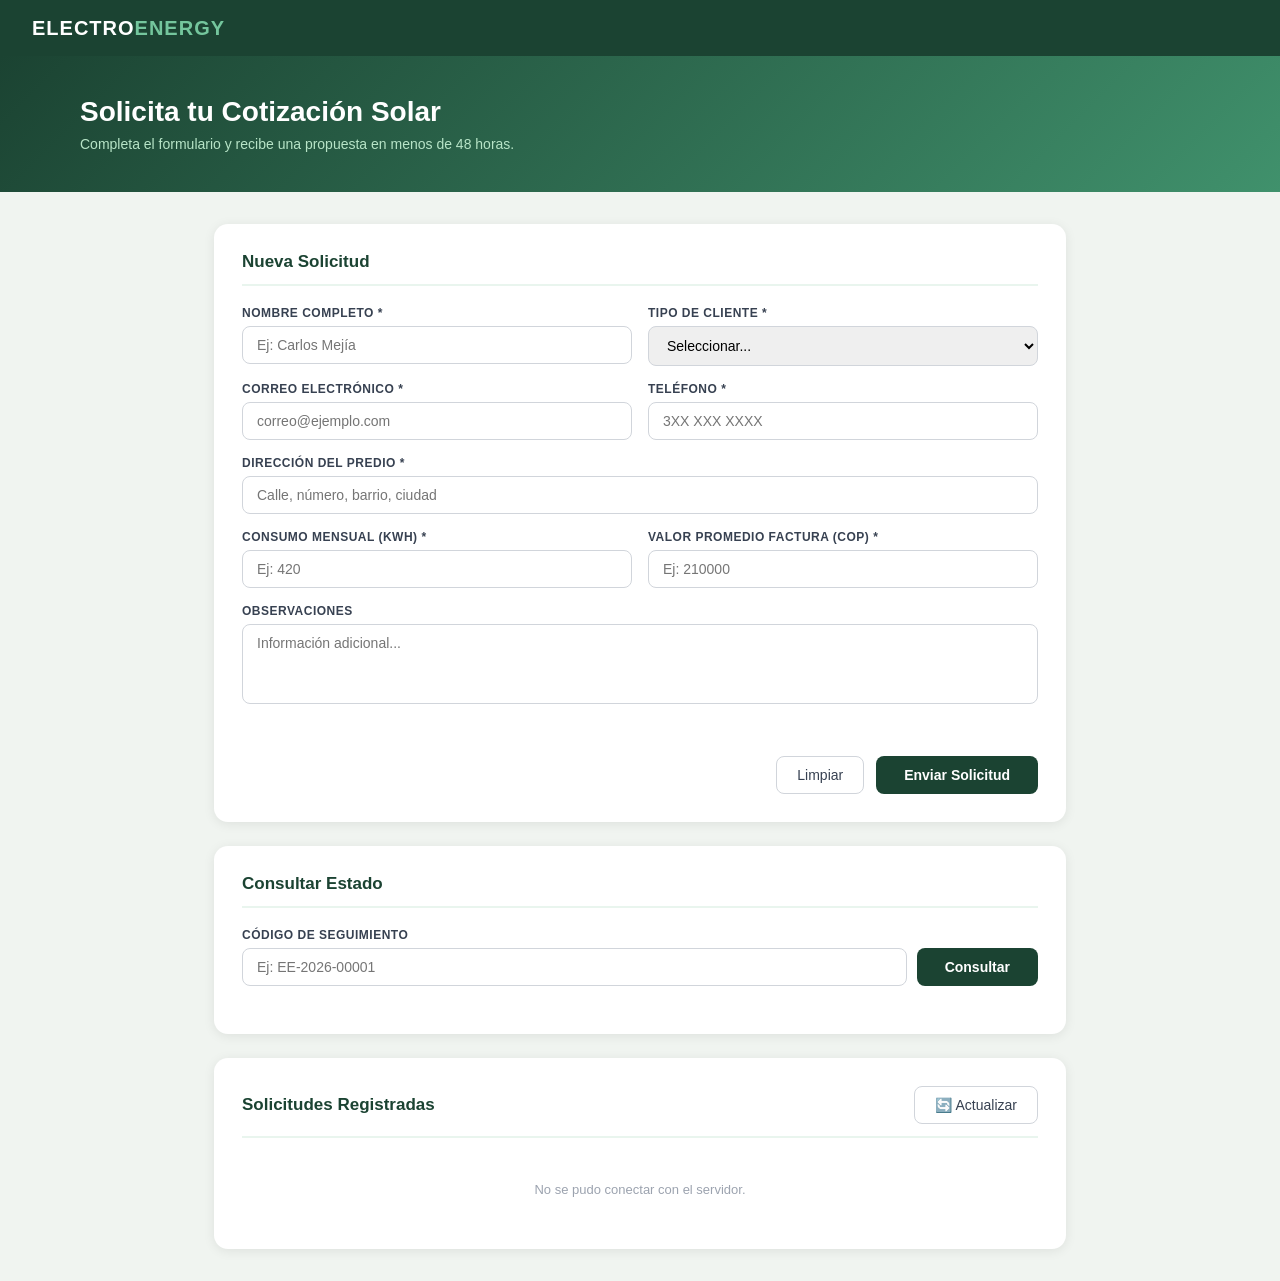
==== src/main/resources/static/index.html @ 0b497c6f "feat: proyecto inicial ELECTROENERGY - F01 Registrar solicitud" ====
<!DOCTYPE html>
<html lang="es">
<head>
    <meta charset="UTF-8"/>
    <meta name="viewport" content="width=device-width, initial-scale=1.0"/>
    <title>ELECTROENERGY — Solicitud de Cotización</title>
    <link rel="stylesheet" href="style.css"/>
</head>
<body>

<nav>
    <div class="logo">ELECTRO<span>ENERGY</span></div>
</nav>

<div class="hero">
    <h1>Solicita tu Cotización Solar</h1>
    <p>Completa el formulario y recibe una propuesta en menos de 48 horas.</p>
</div>

<div class="container">

    <!-- FORMULARIO -->
    <div class="card" id="seccion-formulario">
        <h2>Nueva Solicitud</h2>
        <div class="form-grid">
            <div class="form-group">
                <label>Nombre Completo *</label>
                <input type="text" id="nombre" placeholder="Ej: Carlos Mejía"/>
            </div>
            <div class="form-group">
                <label>Tipo de Cliente *</label>
                <select id="tipoCliente">
                    <option value="">Seleccionar...</option>
                    <option value="Residencial">Residencial</option>
                    <option value="Empresarial">Empresarial</option>
                </select>
            </div>
            <div class="form-group">
                <label>Correo Electrónico *</label>
                <input type="email" id="correo" placeholder="correo@ejemplo.com"/>
            </div>
            <div class="form-group">
                <label>Teléfono *</label>
                <input type="tel" id="telefono" placeholder="3XX XXX XXXX"/>
            </div>
            <div class="form-group full">
                <label>Dirección del Predio *</label>
                <input type="text" id="direccion" placeholder="Calle, número, barrio, ciudad"/>
            </div>
            <div class="form-group">
                <label>Consumo Mensual (kWh) *</label>
                <input type="number" id="consumoKwh" placeholder="Ej: 420"/>
            </div>
            <div class="form-group">
                <label>Valor Promedio Factura (COP) *</label>
                <input type="number" id="valorFactura" placeholder="Ej: 210000"/>
            </div>
            <div class="form-group full">
                <label>Observaciones</label>
                <textarea id="observaciones" placeholder="Información adicional..."></textarea>
            </div>
        </div>
        <div id="error-msg" class="error-msg"></div>
        <div class="form-actions">
            <button onclick="limpiarFormulario()" class="btn-secondary">Limpiar</button>
            <button onclick="registrarSolicitud()" class="btn-primary">Enviar Solicitud</button>
        </div>
    </div>

    <!-- CONFIRMACIÓN -->
    <div class="card" id="seccion-confirmacion" style="display:none">
        <div class="confirmacion">
            <div class="check">✅</div>
            <h2>¡Solicitud Registrada!</h2>
            <p>Tu código de seguimiento es:</p>
            <div class="codigo" id="codigoGenerado"></div>
            <p class="sub">Recibirás una cotización en menos de 48 horas.</p>
            <button onclick="nuevaSolicitud()" class="btn-primary">Nueva Solicitud</button>
        </div>
    </div>

    <!-- CONSULTA -->
    <div class="card">
        <h2>Consultar Estado</h2>
        <div class="form-grid">
            <div class="form-group full">
                <label>Código de Seguimiento</label>
                <div class="search-row">
                    <input type="text" id="codigoBusqueda" placeholder="Ej: EE-2026-00001"/>
                    <button onclick="consultarEstado()" class="btn-primary">Consultar</button>
                </div>
            </div>
        </div>
        <div id="resultado-consulta"></div>
    </div>

    <!-- LISTADO -->
    <div class="card">
        <div class="card-header">
            <h2>Solicitudes Registradas</h2>
            <button onclick="cargarSolicitudes()" class="btn-secondary">🔄 Actualizar</button>
        </div>
        <div id="tabla-solicitudes"></div>
    </div>

</div>

<script src="app.js"></script>
</body>
</html>
---- src/main/resources/static/style.css ----
* {
    margin: 0;
    padding: 0;
    box-sizing: border-box;
}

body {
    font-family: 'Segoe UI', sans-serif;
    background: #f0f4f0;
    color: #111;
}

/* NAV */
nav {
    background: #1B4332;
    padding: 0 32px;
    height: 56px;
    display: flex;
    align-items: center;
}

.logo {
    color: #fff;
    font-size: 20px;
    font-weight: 800;
    letter-spacing: 1px;
}

.logo span {
    color: #74C69D;
}

/* HERO */
.hero {
    background: linear-gradient(135deg, #1B4332, #40916C);
    padding: 40px 80px;
    color: #fff;
}

.hero h1 {
    font-size: 28px;
    font-weight: 700;
    margin-bottom: 8px;
}

.hero p {
    font-size: 14px;
    color: #B7E4C7;
}

/* CONTAINER */
.container {
    max-width: 900px;
    margin: 32px auto;
    padding: 0 24px;
    display: flex;
    flex-direction: column;
    gap: 24px;
}

/* CARD */
.card {
    background: #fff;
    border-radius: 14px;
    padding: 28px;
    box-shadow: 0 2px 12px rgba(0,0,0,.08);
}

.card h2 {
    font-size: 17px;
    font-weight: 700;
    color: #1B4332;
    margin-bottom: 20px;
    padding-bottom: 12px;
    border-bottom: 2px solid #E9F5EE;
}

.card-header {
    display: flex;
    justify-content: space-between;
    align-items: center;
    margin-bottom: 20px;
    padding-bottom: 12px;
    border-bottom: 2px solid #E9F5EE;
}

.card-header h2 {
    margin: 0;
    padding: 0;
    border: none;
}

/* FORM */
.form-grid {
    display: grid;
    grid-template-columns: 1fr 1fr;
    gap: 16px;
    margin-bottom: 20px;
}

.form-group {
    display: flex;
    flex-direction: column;
    gap: 6px;
}

.form-group.full {
    grid-column: 1 / -1;
}

label {
    font-size: 12px;
    font-weight: 600;
    color: #374151;
    text-transform: uppercase;
    letter-spacing: 0.5px;
}

input, select, textarea {
    padding: 10px 14px;
    border: 1.5px solid #D1D5DB;
    border-radius: 8px;
    font-size: 14px;
    outline: none;
    transition: .2s;
    font-family: 'Segoe UI', sans-serif;
}

input:focus, select:focus, textarea:focus {
    border-color: #2D6A4F;
    box-shadow: 0 0 0 3px rgba(45,106,79,.1);
}

input.error, select.error {
    border-color: #DC2626;
}

textarea {
    resize: none;
    height: 80px;
}

/* BOTONES */
.form-actions {
    display: flex;
    justify-content: flex-end;
    gap: 12px;
}

.btn-primary {
    padding: 10px 28px;
    background: #1B4332;
    color: #fff;
    border: none;
    border-radius: 8px;
    font-size: 14px;
    font-weight: 600;
    cursor: pointer;
    transition: .2s;
}

.btn-primary:hover {
    background: #2D6A4F;
}

.btn-secondary {
    padding: 10px 20px;
    background: #fff;
    color: #374151;
    border: 1.5px solid #D1D5DB;
    border-radius: 8px;
    font-size: 14px;
    font-weight: 500;
    cursor: pointer;
    transition: .2s;
}

.btn-secondary:hover {
    background: #F9FAFB;
}

/* ERROR */
.error-msg {
    color: #DC2626;
    font-size: 13px;
    margin-bottom: 12px;
    min-height: 20px;
}

/* CONFIRMACIÓN */
.confirmacion {
    text-align: center;
    padding: 20px;
}

.check {
    font-size: 48px;
    margin-bottom: 16px;
}

.confirmacion h2 {
    border: none;
    margin-bottom: 8px;
}

.codigo {
    font-size: 28px;
    font-weight: 800;
    color: #1B4332;
    background: #E9F5EE;
    padding: 16px 32px;
    border-radius: 10px;
    margin: 16px auto;
    display: inline-block;
    letter-spacing: 2px;
}

.sub {
    color: #6B7280;
    font-size: 13px;
    margin-bottom: 20px;
}

/* CONSULTA */
.search-row {
    display: flex;
    gap: 10px;
}

.search-row input {
    flex: 1;
}

/* RESULTADO CONSULTA */
.resultado-card {
    background: #F9FAFB;
    border-radius: 10px;
    padding: 16px;
    margin-top: 14px;
}

.resultado-card h3 {
    font-size: 15px;
    color: #1B4332;
    margin-bottom: 12px;
}

.resultado-row {
    display: flex;
    justify-content: space-between;
    padding: 7px 0;
    border-bottom: 1px solid #E5E7EB;
    font-size: 13px;
}

.resultado-row:last-child {
    border: none;
}

.resultado-row label {
    color: #6B7280;
    text-transform: none;
    font-weight: 400;
    font-size: 13px;
}

.resultado-row span {
    font-weight: 600;
}

.estado-badge {
    padding: 4px 12px;
    border-radius: 20px;
    font-size: 11px;
    font-weight: 700;
    background: #FEF3C7;
    color: #92400E;
}

/* TABLA */
.tabla {
    width: 100%;
    border-collapse: collapse;
    margin-top: 4px;
}

.tabla th {
    padding: 10px 14px;
    text-align: left;
    font-size: 11px;
    font-weight: 700;
    color: #6B7280;
    text-transform: uppercase;
    background: #F9FAFB;
    border-bottom: 1px solid #E5E7EB;
}

.tabla td {
    padding: 12px 14px;
    font-size: 13px;
    color: #374151;
    border-bottom: 1px solid #F3F4F6;
}

.tabla tr:last-child td {
    border: none;
}

.no-data {
    text-align: center;
    color: #9CA3AF;
    font-size: 13px;
    padding: 24px;
}
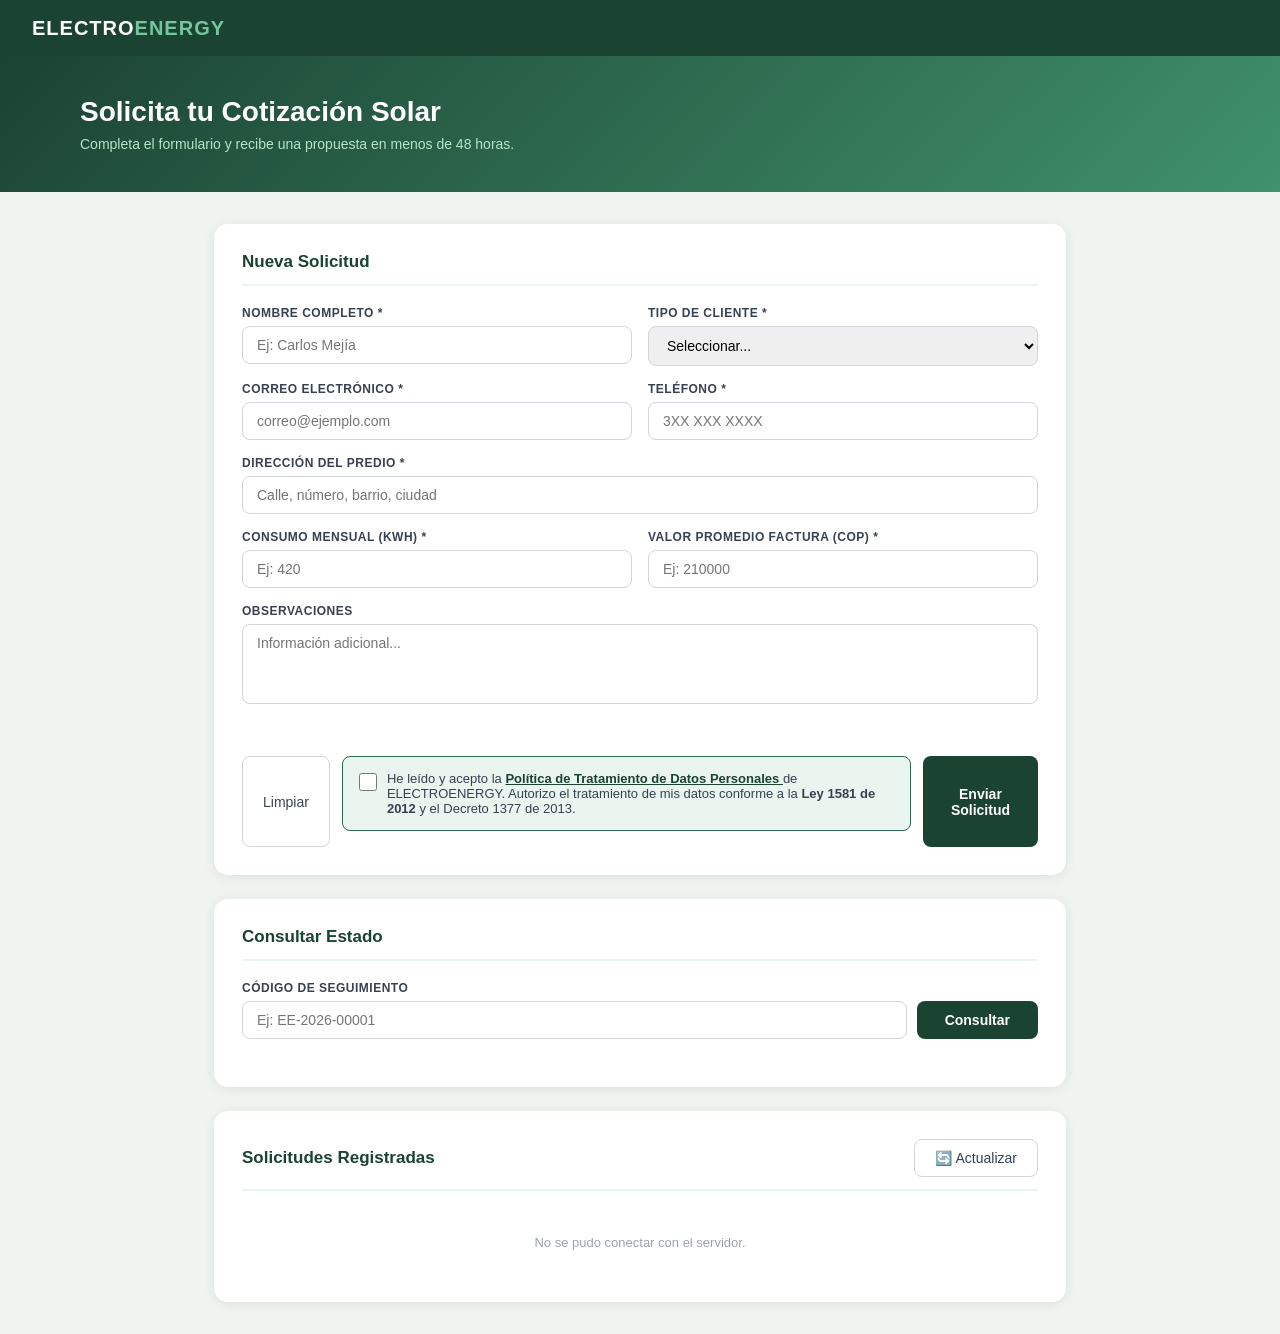
==== commit a3f03ef8: "Implementaciones de Funcionalidades 2 y 3, como tambien el apartado de administrador" ====
--- a/src/main/resources/static/index.html
+++ b/src/main/resources/static/index.html
@@ -63,6 +63,70 @@
         <div id="error-msg" class="error-msg"></div>
         <div class="form-actions">
             <button onclick="limpiarFormulario()" class="btn-secondary">Limpiar</button>
+            <!-- AVISO DE PRIVACIDAD Y CONSENTIMIENTO -->
+            <div class="privacidad-box">
+                <label class="checkbox-label">
+                    <input type="checkbox" id="consentimiento"/>
+                    <span>
+            He leído y acepto la
+            <a href="#" onclick="mostrarPolitica(event)">
+                Política de Tratamiento de Datos Personales
+            </a>
+            de ELECTROENERGY. Autorizo el tratamiento de mis datos
+            conforme a la
+            <strong>Ley 1581 de 2012</strong> y el
+            Decreto 1377 de 2013.
+        </span>
+                </label>
+            </div>
+
+            <!-- MODAL POLÍTICA DE PRIVACIDAD -->
+            <div id="modal-privacidad" class="modal-overlay" style="display:none">
+                <div class="modal-content">
+                    <div class="modal-header">
+                        <h3>Política de Tratamiento de Datos Personales</h3>
+                        <button onclick="cerrarModal()" class="modal-close">✕</button>
+                    </div>
+                    <div class="modal-body">
+                        <p><strong>RESPONSABLE DEL TRATAMIENTO:</strong><br/>
+                            ELECTROENERGY S.A.S. — NIT: [NIT de la empresa]<br/>
+                            Dirección: [Dirección de la empresa]<br/>
+                            Correo: datos@electroenergy.co</p>
+
+                        <p><strong>FINALIDAD DEL TRATAMIENTO:</strong><br/>
+                            Los datos personales recopilados (nombre, correo, teléfono, dirección
+                            y consumo energético) serán utilizados exclusivamente para:</p>
+                        <ul>
+                            <li>Generar y enviar cotizaciones de sistemas de energía solar.</li>
+                            <li>Contactar al titular para gestionar su solicitud.</li>
+                            <li>Mejorar nuestros servicios mediante análisis estadístico anónimo.</li>
+                        </ul>
+
+                        <p><strong>DERECHOS DEL TITULAR (Art. 8, Ley 1581/2012):</strong><br/>
+                            Como titular de sus datos personales usted tiene derecho a:</p>
+                        <ul>
+                            <li><strong>Conocer</strong> los datos que tenemos sobre usted.</li>
+                            <li><strong>Actualizar y rectificar</strong> sus datos.</li>
+                            <li><strong>Solicitar prueba</strong> de la autorización otorgada.</li>
+                            <li><strong>Revocar</strong> la autorización y solicitar la supresión de sus datos.</li>
+                            <li><strong>Presentar quejas</strong> ante la Superintendencia de Industria y Comercio.</li>
+                        </ul>
+
+                        <p><strong>PARA EJERCER SUS DERECHOS:</strong><br/>
+                            Envíe su solicitud a: <strong>datos@electroenergy.co</strong><br/>
+                            Tiempo de respuesta: máximo 10 días hábiles.</p>
+
+                        <p><strong>VIGENCIA:</strong><br/>
+                            Sus datos serán conservados durante el tiempo necesario para cumplir
+                            la finalidad del tratamiento y las obligaciones legales aplicables.</p>
+                    </div>
+                    <div class="modal-footer">
+                        <button onclick="aceptarPolitica()" class="btn-primary">
+                            Acepto la Política de Privacidad
+                        </button>
+                    </div>
+                </div>
+            </div>
             <button onclick="registrarSolicitud()" class="btn-primary">Enviar Solicitud</button>
         </div>
     </div>
--- a/src/main/resources/static/style.css
+++ b/src/main/resources/static/style.css
@@ -311,4 +311,115 @@
     color: #9CA3AF;
     font-size: 13px;
     padding: 24px;
+}
+/* ── Política de privacidad ──────────────────────────────────────────── */
+.privacidad-box {
+    background: #E9F5EE;
+    border: 1.5px solid #2D6A4F;
+    border-radius: 8px;
+    padding: 14px 16px;
+    margin-bottom: 16px;
+}
+
+.checkbox-label {
+    display: flex;
+    align-items: flex-start;
+    gap: 10px;
+    font-size: 13px;
+    color: #374151;
+    cursor: pointer;
+    text-transform: none;
+    letter-spacing: 0;
+    font-weight: 400;
+}
+
+.checkbox-label input[type="checkbox"] {
+    width: 18px;
+    height: 18px;
+    flex-shrink: 0;
+    margin-top: 2px;
+    accent-color: #1B4332;
+    border: none;
+    padding: 0;
+    cursor: pointer;
+}
+
+.checkbox-label a {
+    color: #1B4332;
+    font-weight: 600;
+    text-decoration: underline;
+}
+
+/* Modal */
+.modal-overlay {
+    position: fixed;
+    top: 0; left: 0;
+    width: 100%; height: 100%;
+    background: rgba(0,0,0,0.6);
+    z-index: 1000;
+    display: flex;
+    align-items: center;
+    justify-content: center;
+}
+
+.modal-content {
+    background: #fff;
+    border-radius: 14px;
+    max-width: 640px;
+    width: 90%;
+    max-height: 80vh;
+    display: flex;
+    flex-direction: column;
+    box-shadow: 0 20px 60px rgba(0,0,0,0.3);
+}
+
+.modal-header {
+    display: flex;
+    justify-content: space-between;
+    align-items: center;
+    padding: 20px 24px;
+    border-bottom: 1px solid #E5E7EB;
+}
+
+.modal-header h3 {
+    font-size: 16px;
+    font-weight: 700;
+    color: #1B4332;
+}
+
+.modal-close {
+    background: none;
+    border: none;
+    font-size: 18px;
+    cursor: pointer;
+    color: #6B7280;
+    padding: 4px 8px;
+}
+
+.modal-body {
+    padding: 20px 24px;
+    overflow-y: auto;
+    flex: 1;
+    font-size: 13px;
+    color: #374151;
+    line-height: 1.7;
+}
+
+.modal-body p {
+    margin-bottom: 14px;
+}
+
+.modal-body ul {
+    margin: 8px 0 14px 20px;
+}
+
+.modal-body li {
+    margin-bottom: 6px;
+}
+
+.modal-footer {
+    padding: 16px 24px;
+    border-top: 1px solid #E5E7EB;
+    display: flex;
+    justify-content: flex-end;
 }
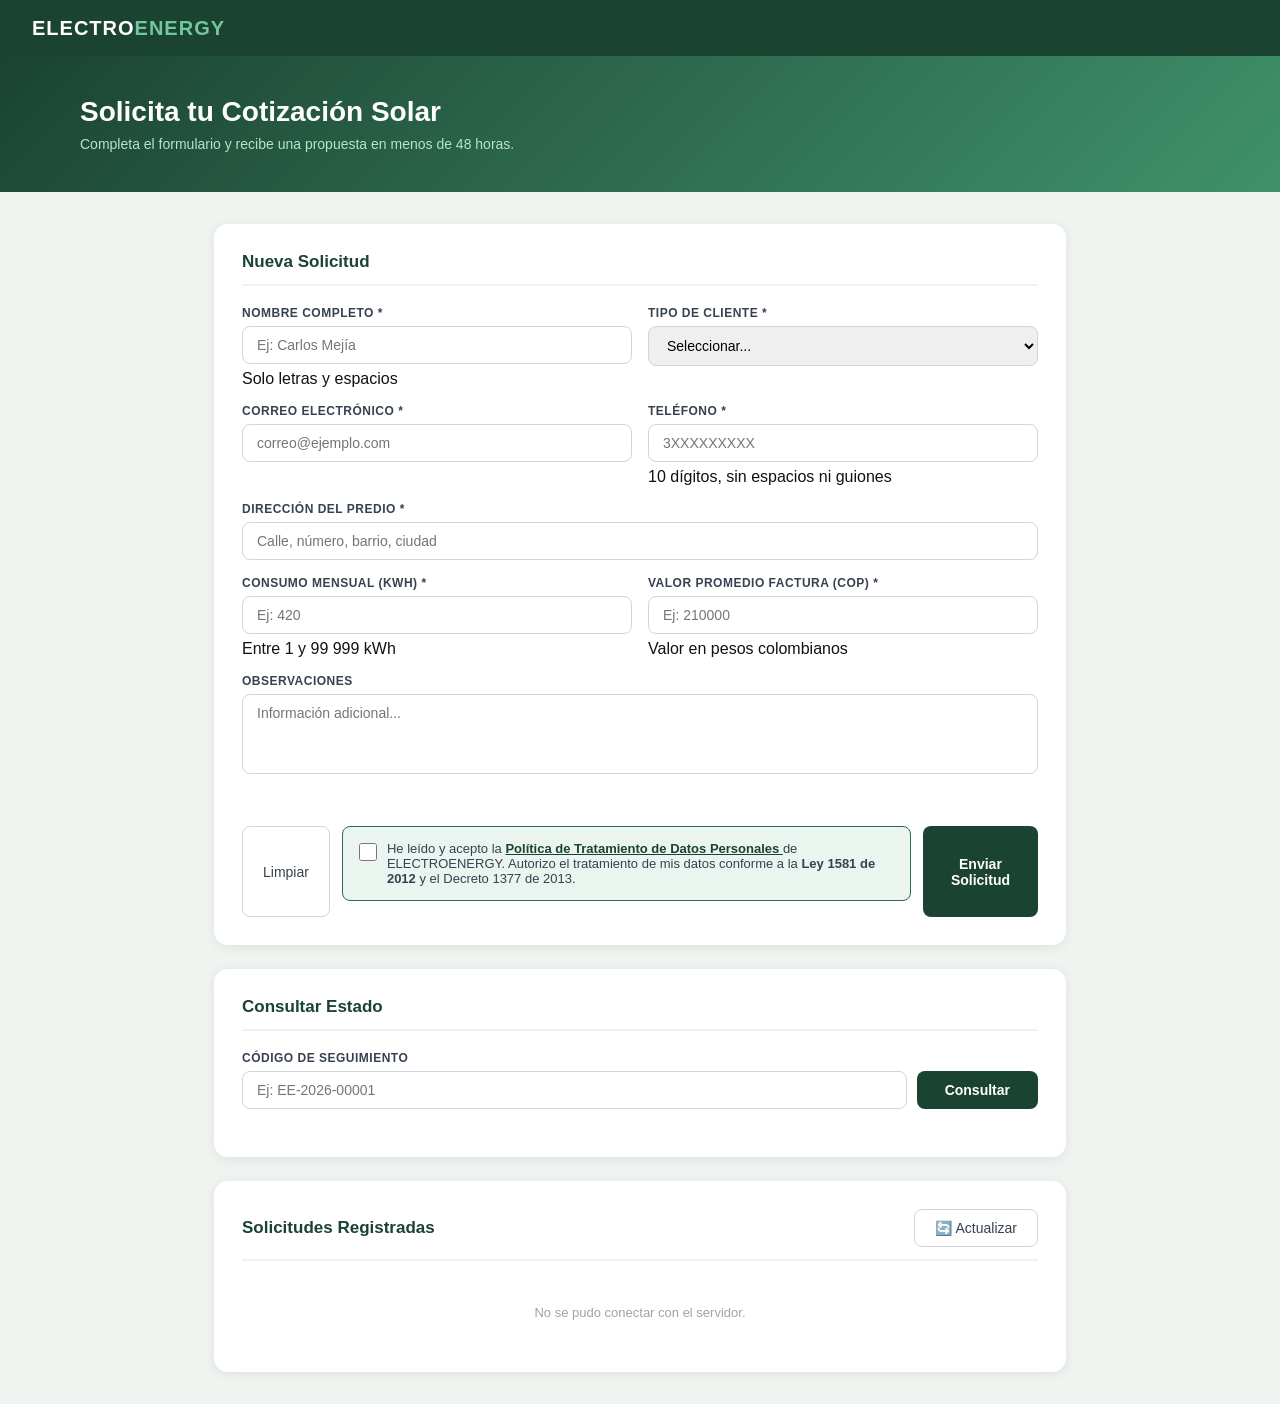
==== commit 27765f04: "solución a restricciones en campos de información restringe el ingreso de datos erróneos como numero" ====
--- a/src/main/resources/static/index.html
+++ b/src/main/resources/static/index.html
@@ -25,7 +25,10 @@
         <div class="form-grid">
             <div class="form-group">
                 <label>Nombre Completo *</label>
-                <input type="text" id="nombre" placeholder="Ej: Carlos Mejía"/>
+                <input type="text" id="nombre" placeholder="Ej: Carlos Mejía"
+                       maxlength="100"
+                       oninput="soloLetras(this)"/>
+                <span class="field-hint">Solo letras y espacios</span>
             </div>
             <div class="form-group">
                 <label>Tipo de Cliente *</label>
@@ -37,27 +40,43 @@
             </div>
             <div class="form-group">
                 <label>Correo Electrónico *</label>
-                <input type="email" id="correo" placeholder="correo@ejemplo.com"/>
+                <input type="email" id="correo" placeholder="correo@ejemplo.com"
+                       maxlength="150"
+                       onblur="validarCorreo(this)"/>
             </div>
             <div class="form-group">
                 <label>Teléfono *</label>
-                <input type="tel" id="telefono" placeholder="3XX XXX XXXX"/>
+                <input type="tel" id="telefono" placeholder="3XXXXXXXXX"
+                       maxlength="10"
+                       oninput="soloDigitos(this)"
+                       pattern="[0-9]{10}"/>
+                <span class="field-hint">10 dígitos, sin espacios ni guiones</span>
             </div>
             <div class="form-group full">
                 <label>Dirección del Predio *</label>
-                <input type="text" id="direccion" placeholder="Calle, número, barrio, ciudad"/>
+                <input type="text" id="direccion" placeholder="Calle, número, barrio, ciudad"
+                       maxlength="200"
+                       minlength="5"/>
             </div>
             <div class="form-group">
                 <label>Consumo Mensual (kWh) *</label>
-                <input type="number" id="consumoKwh" placeholder="Ej: 420"/>
+                <input type="number" id="consumoKwh" placeholder="Ej: 420"
+                       min="1" max="99999"
+                       step="1"
+                       oninput="soloPositivo(this)"/>
+                <span class="field-hint">Entre 1 y 99 999 kWh</span>
             </div>
             <div class="form-group">
                 <label>Valor Promedio Factura (COP) *</label>
-                <input type="number" id="valorFactura" placeholder="Ej: 210000"/>
+                <input type="number" id="valorFactura" placeholder="Ej: 210000"
+                       min="1000" max="99999999"
+                       step="1"
+                       oninput="soloPositivo(this)"/>
+                <span class="field-hint">Valor en pesos colombianos</span>
             </div>
             <div class="form-group full">
                 <label>Observaciones</label>
-                <textarea id="observaciones" placeholder="Información adicional..."></textarea>
+                <textarea id="observaciones" placeholder="Información adicional..." maxlength="500"></textarea>
             </div>
         </div>
         <div id="error-msg" class="error-msg"></div>
